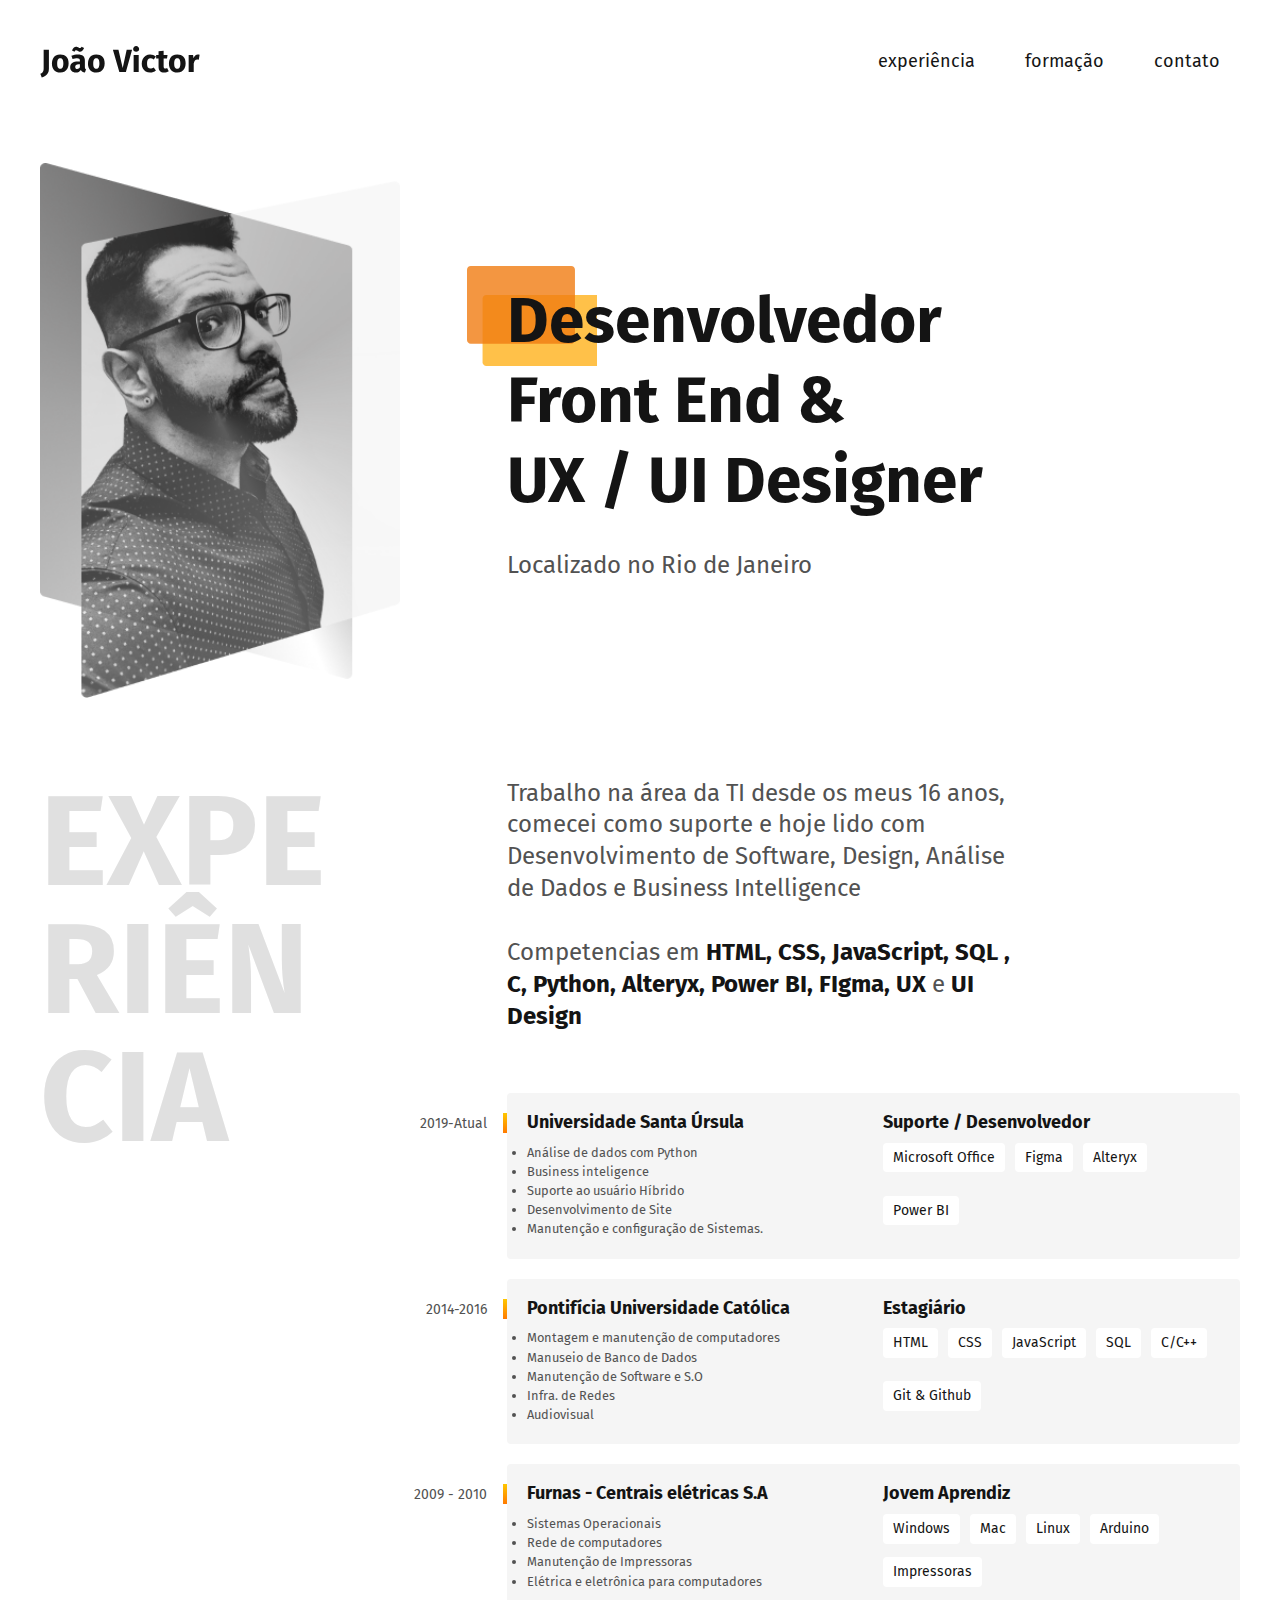
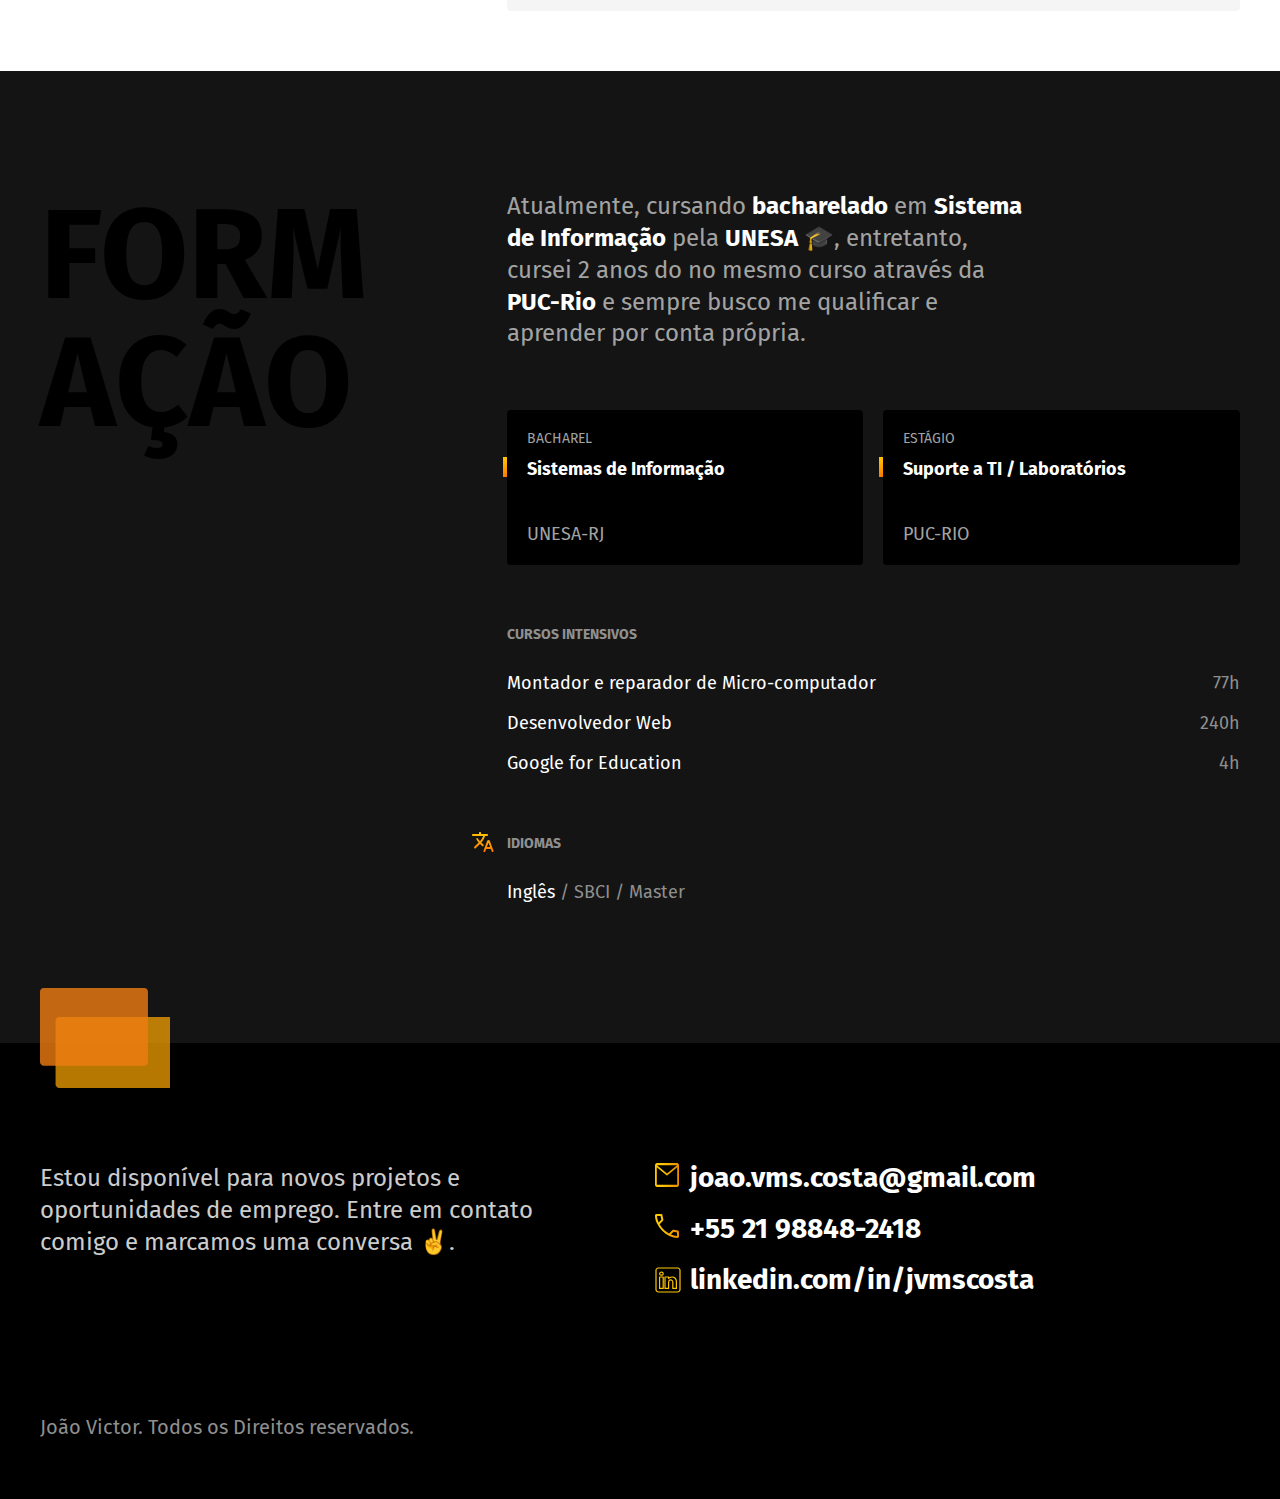
==== index.html @ 21ca29b9 "- just updates infomation" ====
<!DOCTYPE html>
<html lang="en">
  <head>
    <meta charset="UTF-8" />
    <title>My Portfolio</title>
    <link rel="stylesheet" href="./css/style.css" />
    <link rel="icon" href="./favicon.svg" type="image/svg+xml">
    <link rel="preconnect" href="https://fonts.googleapis.com">
    <link rel="preconnect" href="https://fonts.gstatic.com" crossorigin>
    <link href="https://fonts.googleapis.com/css2?family=Fira+Sans:wght@400;700&display=swap" rel="stylesheet">
    <script src="./JS/javascript.js"></script>
    <meta
      name="description"
      content="Desenvolvedor Front End e UX/UI Designer Localizado no Rio de Janeiro" />
    <!--informa a descrição do site.-->
    <meta name="viewport" content="width=device-width, initial-scale=1.0" />
  </head>
  <body>
    <!-- CABEÇALHO -->
    <header class="header">
      <!--Defina o tamanho da imagem, no caso dos SVGs utilize o tamanho passado por ele nos valores de código. -->
      <img src="./img/marca.svg" alt="Logo" width="160" height="72" />

      <nav>
        <ul class="header-menu">
          <li><a href="#experiencia">experiência</a></li>
          <li><a href="#formacao">formação</a></li>
          <li><a href="#contato">contato</a></li>
        </ul>
      </nav>
    </header>

    <!-- INTRODUCAO -->
    <main class="introducao">
      <!-- Para otimizar as imagens no site, sempre defina um width e um height
      da imagem, utilizando os valores divido por 2, isto permite o algoritmo
      carregar a imagem juntamente ao código.-->
      <img src="./img/perfil.png" alt="Foto perfil" width="360" height="520" />
      <div>
        <h1>
          Desenvolvedor <br />
          Front End & <br />
          UX / UI Designer
        </h1>
        <p>Localizado no Rio de Janeiro</p>
      </div>
    </main>

    <section class="experiencia" id="experiencia" aria-label="Experiência">
      <!--BLOCO LADO ESQUERDO EXPERIENCIA-->
      <h2 class="subtitulo">Experiência</h2>
      <div>
        <p class="experiencia-texto">
          Trabalho na área da TI desde os meus 16 anos, comecei como suporte e hoje lido com Desenvolvimento de Software, 
          Design, Análise de Dados e Business Intelligence
          <br /><br />
          Competencias em <strong>HTML, CSS, JavaScript, SQL , C, Python, Alteryx, Power BI, FIgma, UX</strong> e <strong>UI Design</strong>
        </p>

        <!--EXPERIENCIA 1-->
        <div class="empresa">
          <span class="empresa-ano">2019-Atual</span>
          <h3 class="empresa-titulo">Universidade Santa Úrsula</h3>
          <span class="empresa-subtitulo">Suporte / Desenvolvedor</span>
          <ul class="empresa-texto">
            <li>Análise de dados com Python</li>
            <li>Business inteligence</li>
            <li>Suporte ao usuário Híbrido</li>
            <li>Desenvolvimento de Site</li>
            <li>Manutenção e configuração de Sistemas.</li>
          </ul>
          <ul class="empresa-habilidades">
            <li>Microsoft Office</li>
            <li>Figma</li>
            <li>Alteryx</li>
            <li>Power BI</li>
          </ul>
        </div>
        <!--EXPERIENCIA 2-->
        <div class="empresa">
          <span class="empresa-ano">2014-2016</span>
          <h3 class="empresa-titulo">Pontifícia Universidade Católica</h3>
          <span class="empresa-subtitulo">Estagiário</span>
          <ul class="empresa-texto">
            <li>Montagem e manutenção de computadores</li>
            <li>Manuseio de Banco de Dados</li>
            <li>Manutenção de Software e S.O</li>
            <li>Infra. de Redes</li>
            <li>Audiovisual</li>
          </ul>
          <ul class="empresa-habilidades">
            <li>HTML</li>
            <li>CSS</li>
            <li>JavaScript</li>
            <li>SQL</li>
            <li>C/C++</li>
            <li>Git & Github</li>
          </ul>
        </div>

        <!--EXPERIENCIA 3-->
        <div class="empresa">
          <span class="empresa-ano">2009 - 2010</span>
          <h3 class="empresa-titulo">Furnas - Centrais elétricas S.A</h3>
          <span class="empresa-subtitulo">Jovem Aprendiz</span>
          <ul class="empresa-texto">
            <li>Sistemas Operacionais</li>
            <li>Rede de computadores</li>
            <li>Manutenção de Impressoras</li>
            <li>Elétrica e eletrônica para computadores</li>
          </ul>
          <ul class="empresa-habilidades">
            <li>Windows</li>
            <li>Mac</li>
            <li>Linux</li>
            <li>Arduino</li>
            <li>Impressoras</li>
          </ul>
        </div>
      </div>
    </section>

    <section class="formacao" id="formacao" aria-label="Formação">
      <div class="formacao-container">
        <h2 class="subtitulo">Formação</h2>

        <div>
          <p class="formacao-texto">
            Atualmente, cursando <strong>bacharelado</strong> em
            <strong>Sistema de Informação</strong> pela <strong>UNESA</strong> 🎓,
            entretanto, cursei 2 anos do no mesmo curso através da <strong>PUC-Rio</strong> e 
            sempre busco me qualificar e aprender por conta própria.
          </p>

          <ul class="faculdade-lista">
            <li class="faculdade">
              <span class="faculdade-tipo">Bacharel</span>
              <h3 class="faculdade-curso">Sistemas de Informação</h3>
              <span class="faculdade-instituicao">UNESA-RJ</span>
            </li>
            <li class="faculdade">
              <span class="faculdade-tipo">Estágio</span>
              <h3 class="faculdade-curso">Suporte a TI / Laboratórios</h3>
              <span class="faculdade-instituicao">PUC-RIO</span>
            </li>
          </ul>

          <div class="formacao-extra">
            <div class="cursos">
              <h3>Cursos Intensivos</h3>
              <ul>
                <li>
                  Montador e reparador de Micro-computador<span>77h</span>
                </li>
                <li>Desenvolvedor Web <span>240h</span></li>
                <li>Google for Education <span>4h</span></li>
              </ul>
            </div>

            <div class="idiomas">
              <h3>Idiomas</h3>
              <ul>
                <li>Inglês <span>/ SBCI / Master</span></li>
              </ul>
            </div>
          </div>
        </div>
      </div>
    </section>

    <footer class="footer" id="contato">
      <div class="footer-container">
        <p class="footer-texto">
          Estou disponível para novos projetos e oportunidades de emprego. Entre em contato
          comigo e marcamos uma conversa ✌.
        </p>
        <ul class="footer-contato">
          <li class="contato-email">joao.vms.costa@gmail.com</li>
          <li class="contato-tel">+55 21 98848-2418</li>
          <li class="contato-social"><a href="/">linkedin.com/in/jvmscosta <a></li>
        </ul>
        <p class="footer-copy">João Victor. Todos os Direitos reservados.</p>
      </div>
    </footer>
  </body>
</html>
---- css/style.css ----
@import "./global.css";
@import "./header.css";
@import "./introducao.css";
@import "./experiencia.css";
@import "./formacao.css";
@import "./footer.css";
/*OBS: 
O @import é interessante para manter a organização, entretanto não é recomendado a forma acima quando o site vai para o ar, logo, vale a pena utilizar o pacote npm cleancss.
*
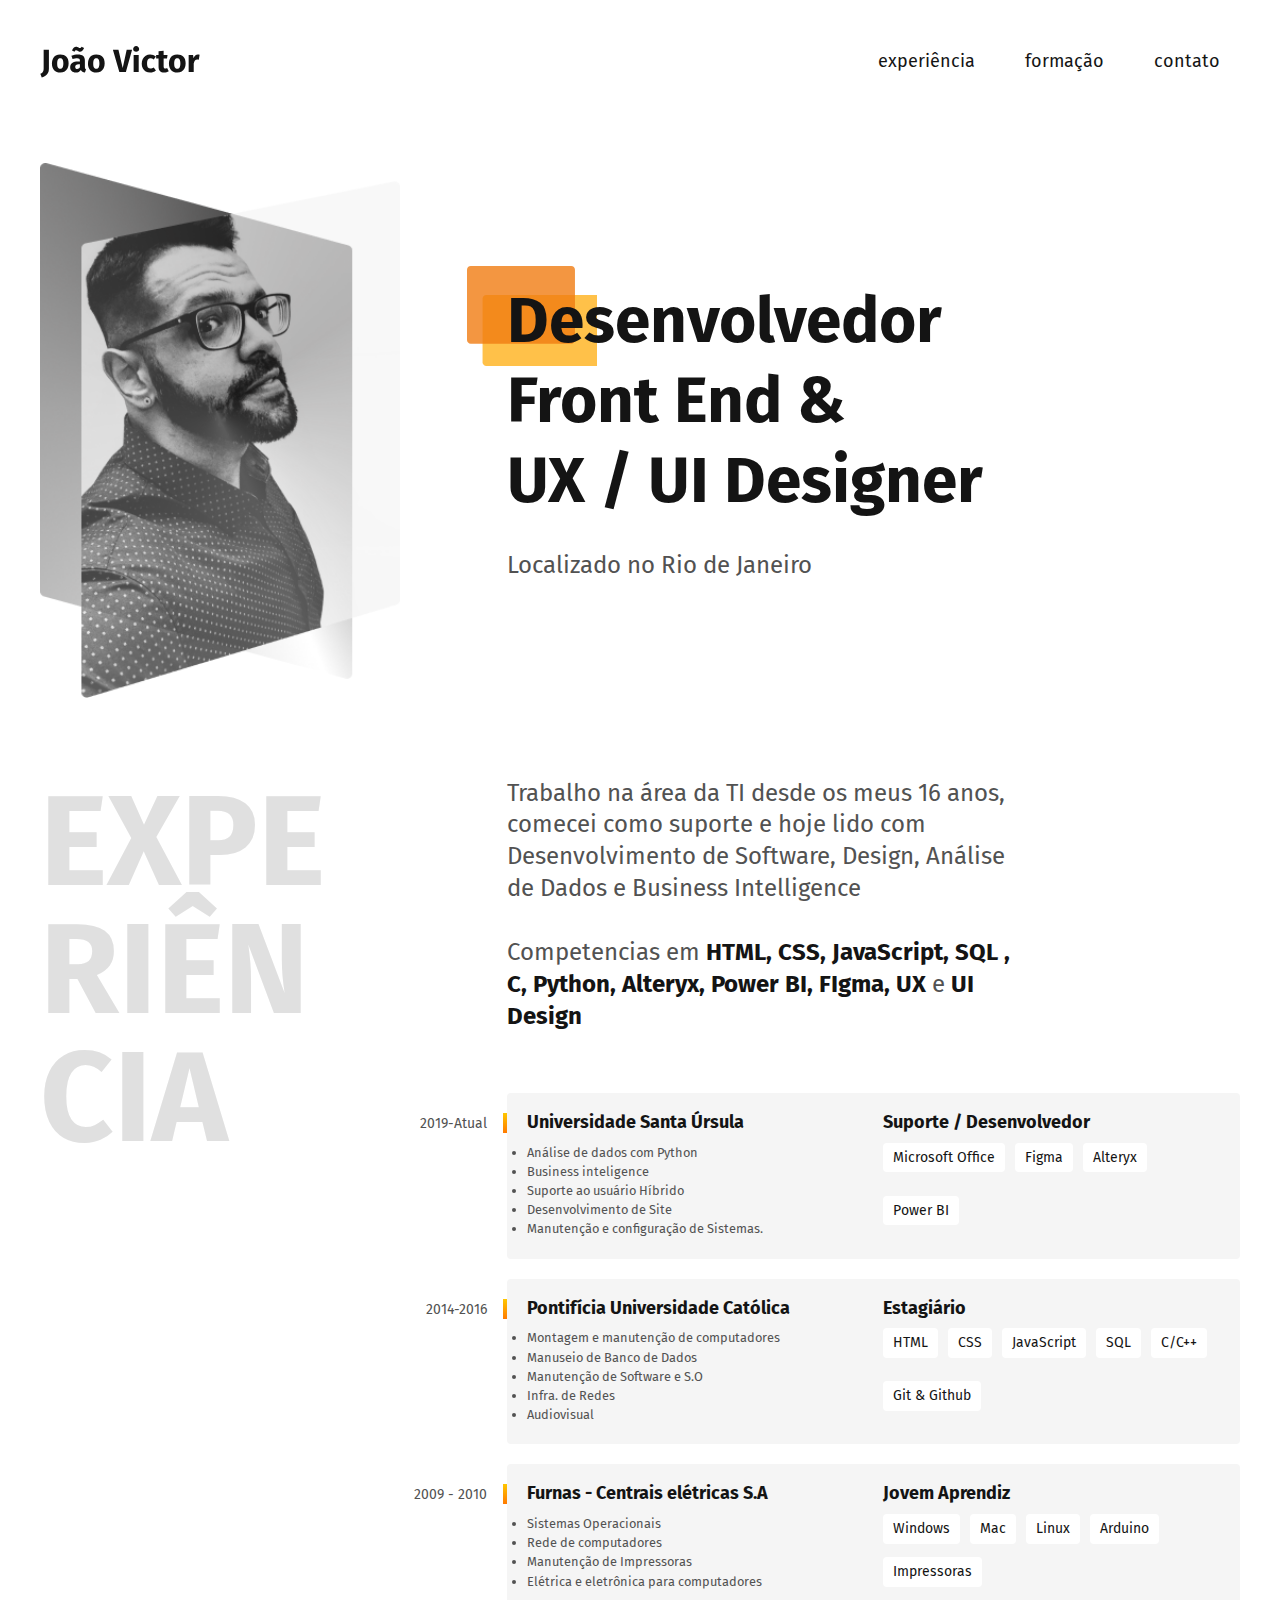
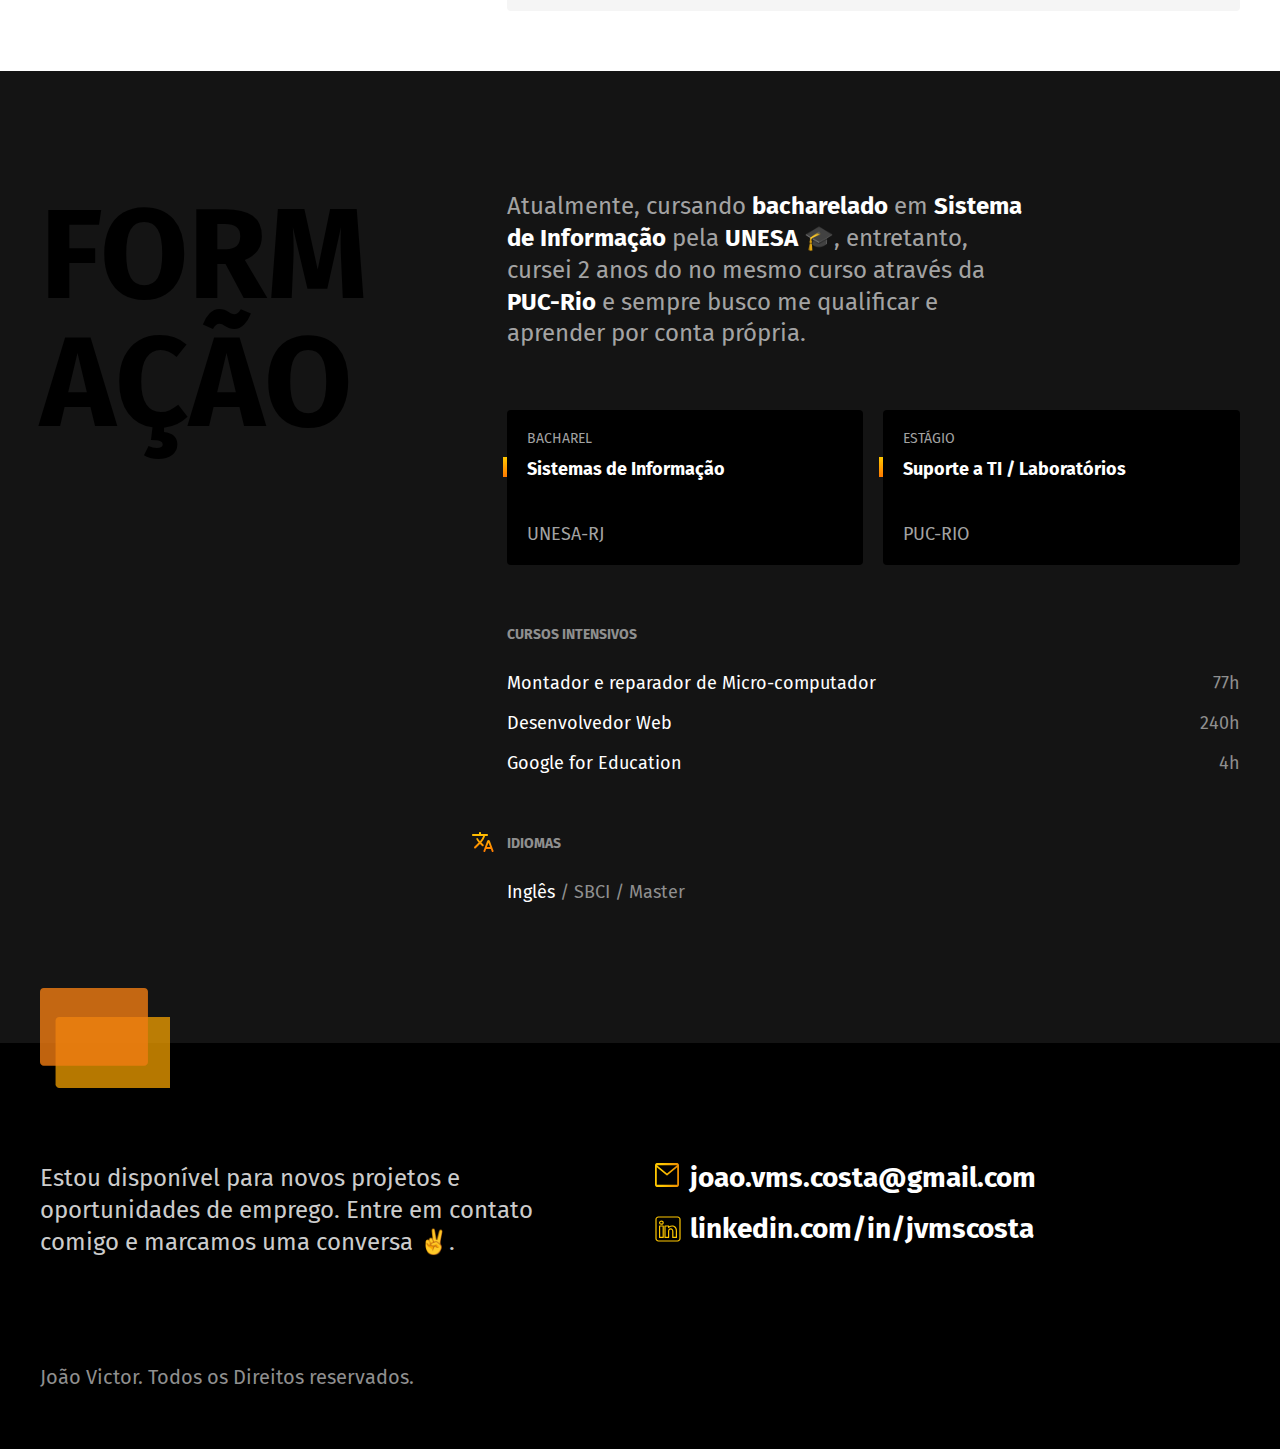
==== commit 63046015: "- phone number removed from main page" ====
--- a/index.html
+++ b/index.html
@@ -8,7 +8,7 @@
     <link rel="preconnect" href="https://fonts.googleapis.com">
     <link rel="preconnect" href="https://fonts.gstatic.com" crossorigin>
     <link href="https://fonts.googleapis.com/css2?family=Fira+Sans:wght@400;700&display=swap" rel="stylesheet">
-    <script src="./JS/javascript.js"></script>
+  
     <meta
       name="description"
       content="Desenvolvedor Front End e UX/UI Designer Localizado no Rio de Janeiro" />
@@ -25,7 +25,7 @@
         <ul class="header-menu">
           <li><a href="#experiencia">experiência</a></li>
           <li><a href="#formacao">formação</a></li>
-          <li><a href="#contato">contato</a></li>
+          <li><a href="www.google.com">contato</a></li>
         </ul>
       </nav>
     </header>
@@ -176,8 +176,7 @@
         </p>
         <ul class="footer-contato">
           <li class="contato-email">joao.vms.costa@gmail.com</li>
-          <li class="contato-tel">+55 21 98848-2418</li>
-          <li class="contato-social"><a href="/">linkedin.com/in/jvmscosta <a></li>
+          <li class="contato-social"><a href="https://www.linkedin.com/in/jvmscosta/" target="_blank">linkedin.com/in/jvmscosta<a></li>
         </ul>
         <p class="footer-copy">João Victor. Todos os Direitos reservados.</p>
       </div>
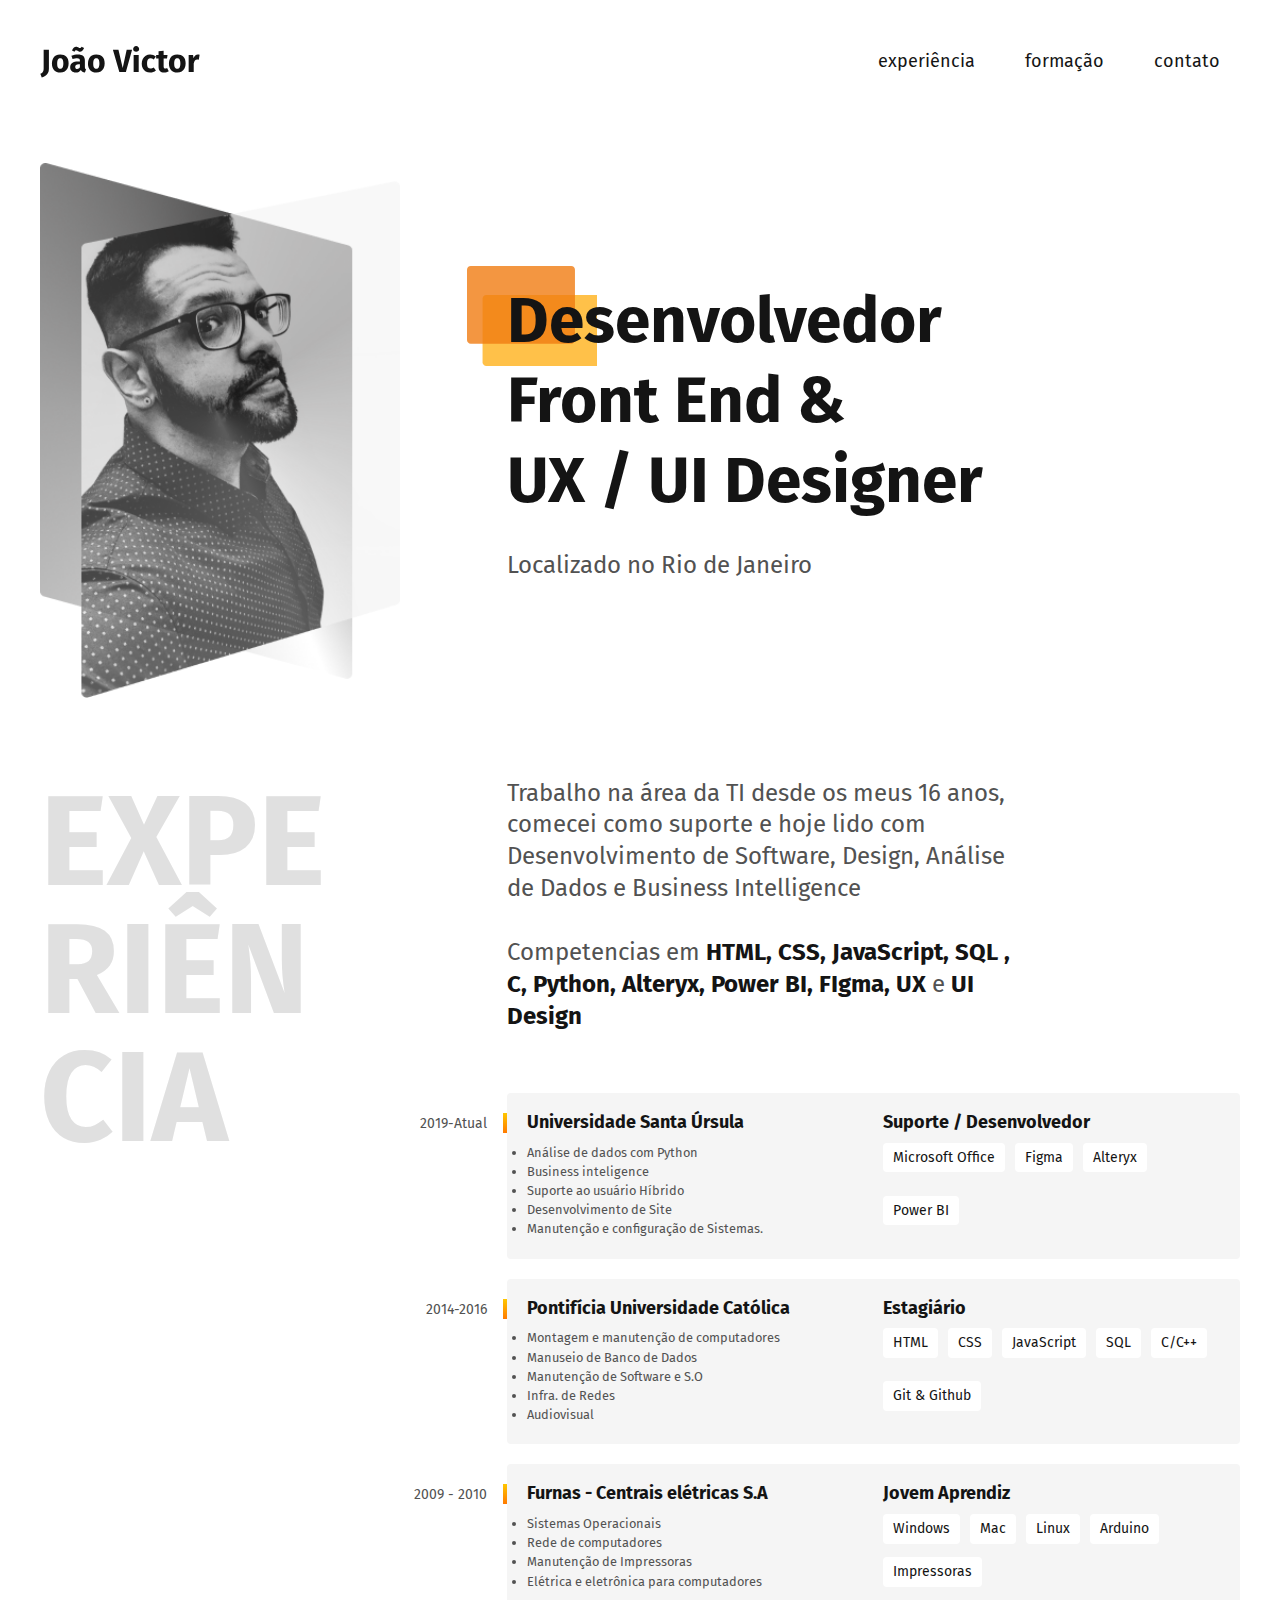
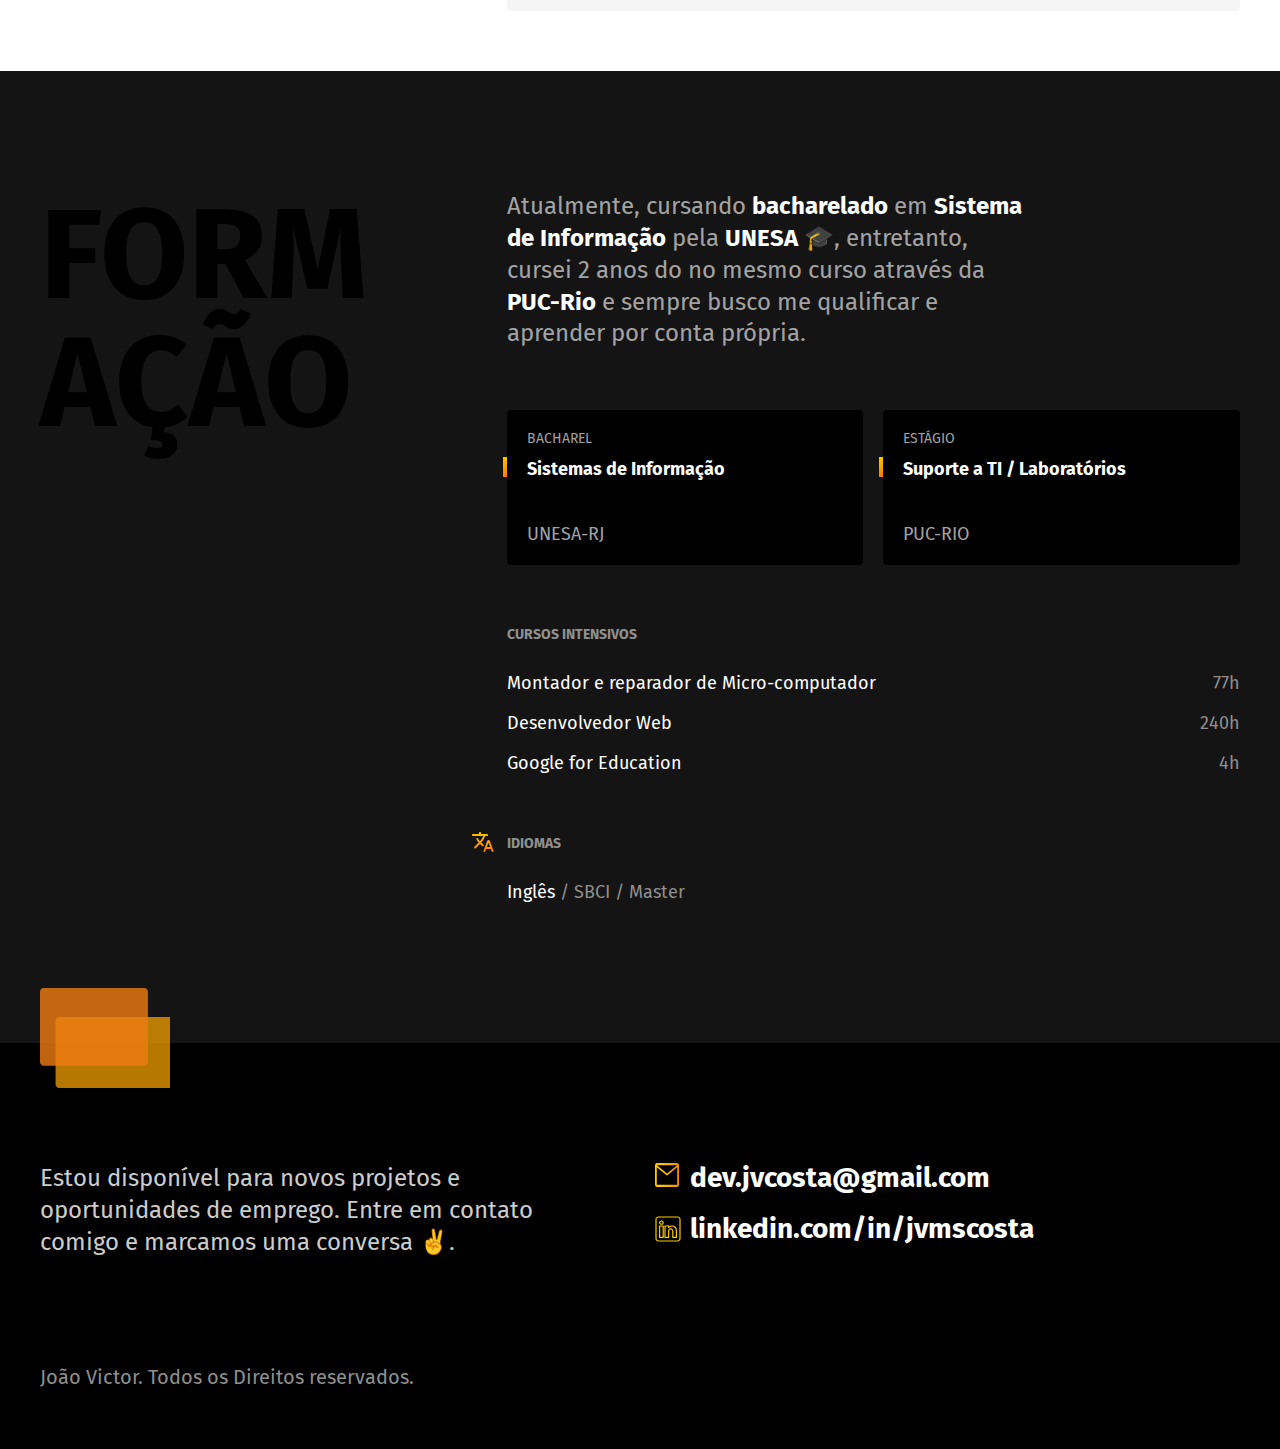
==== commit dc32f244: "- fix contato section, change e-mail adress" ====
--- a/index.html
+++ b/index.html
@@ -25,7 +25,7 @@
         <ul class="header-menu">
           <li><a href="#experiencia">experiência</a></li>
           <li><a href="#formacao">formação</a></li>
-          <li><a href="www.google.com">contato</a></li>
+          <li><a href="#contato">contato</a></li>
         </ul>
       </nav>
     </header>
@@ -175,7 +175,7 @@
           comigo e marcamos uma conversa ✌.
         </p>
         <ul class="footer-contato">
-          <li class="contato-email">joao.vms.costa@gmail.com</li>
+          <li class="contato-email">dev.jvcosta@gmail.com</li>
           <li class="contato-social"><a href="https://www.linkedin.com/in/jvmscosta/" target="_blank">linkedin.com/in/jvmscosta<a></li>
         </ul>
         <p class="footer-copy">João Victor. Todos os Direitos reservados.</p>
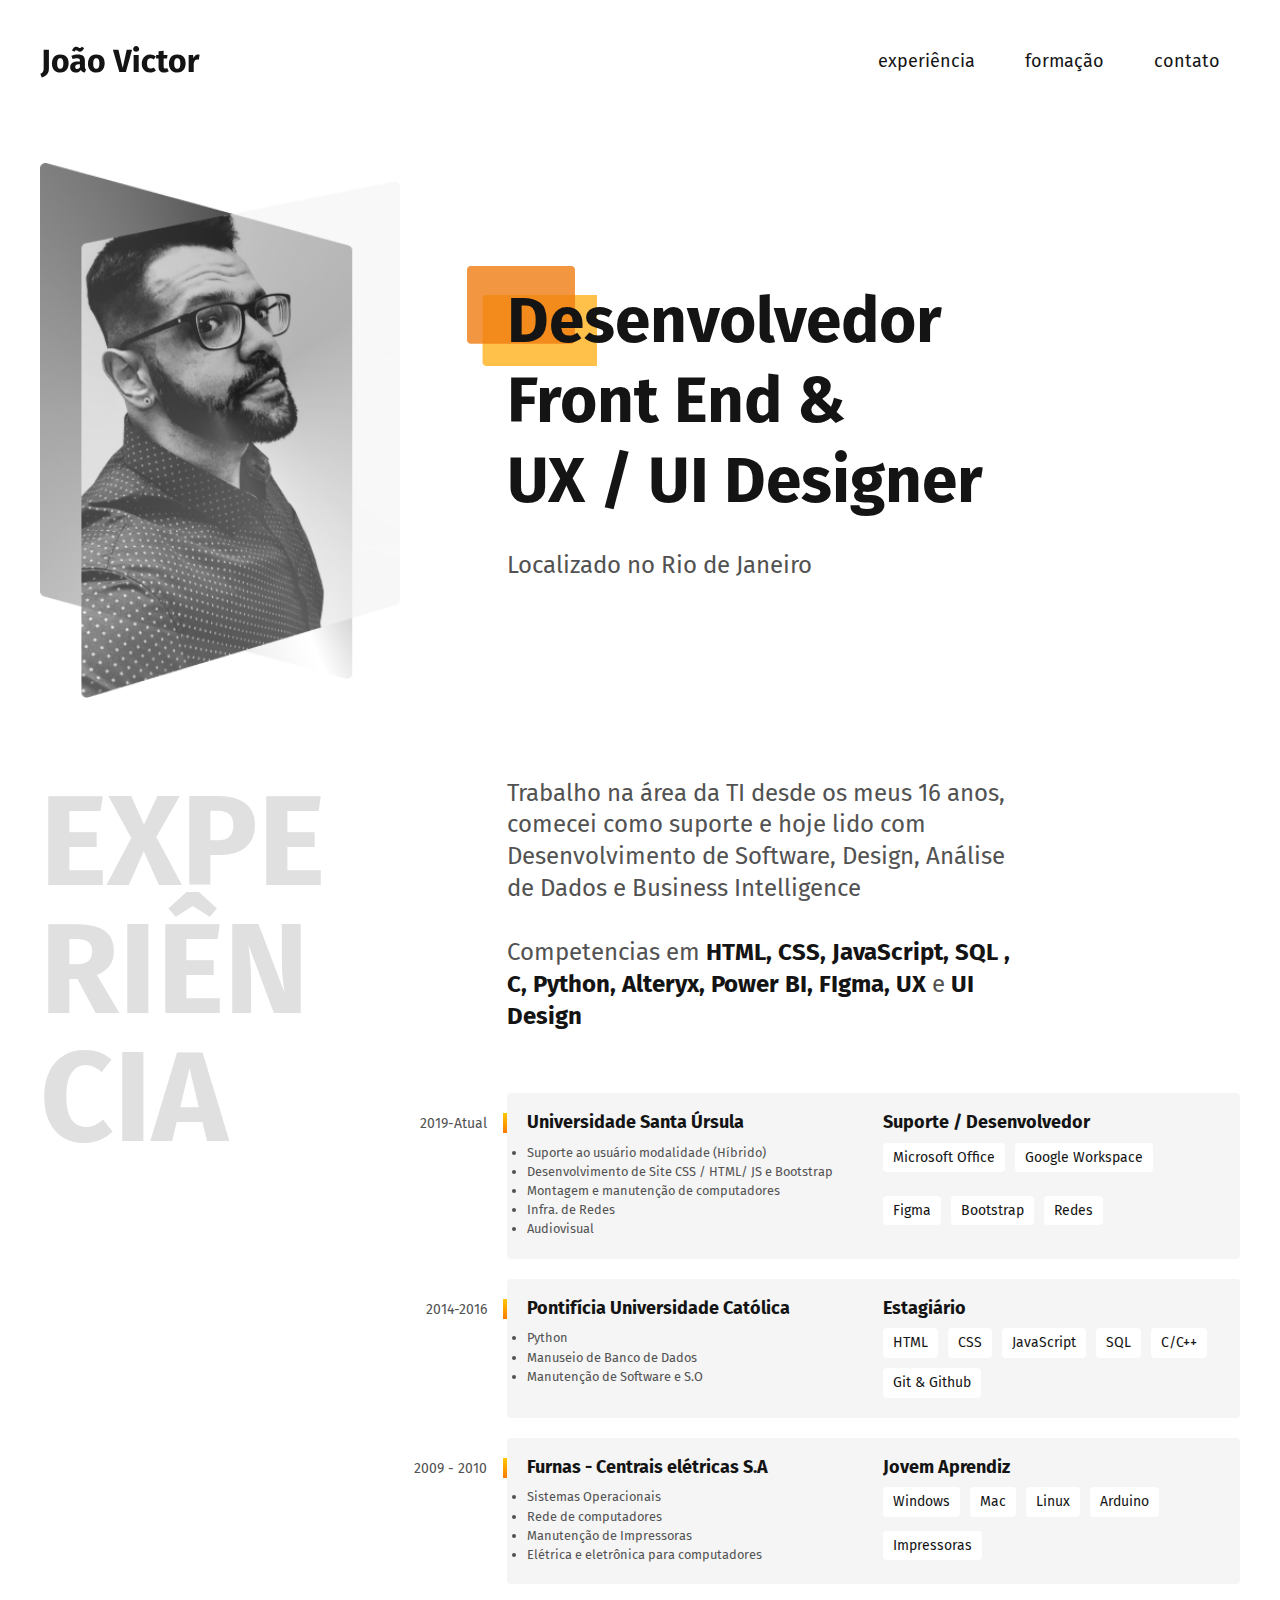
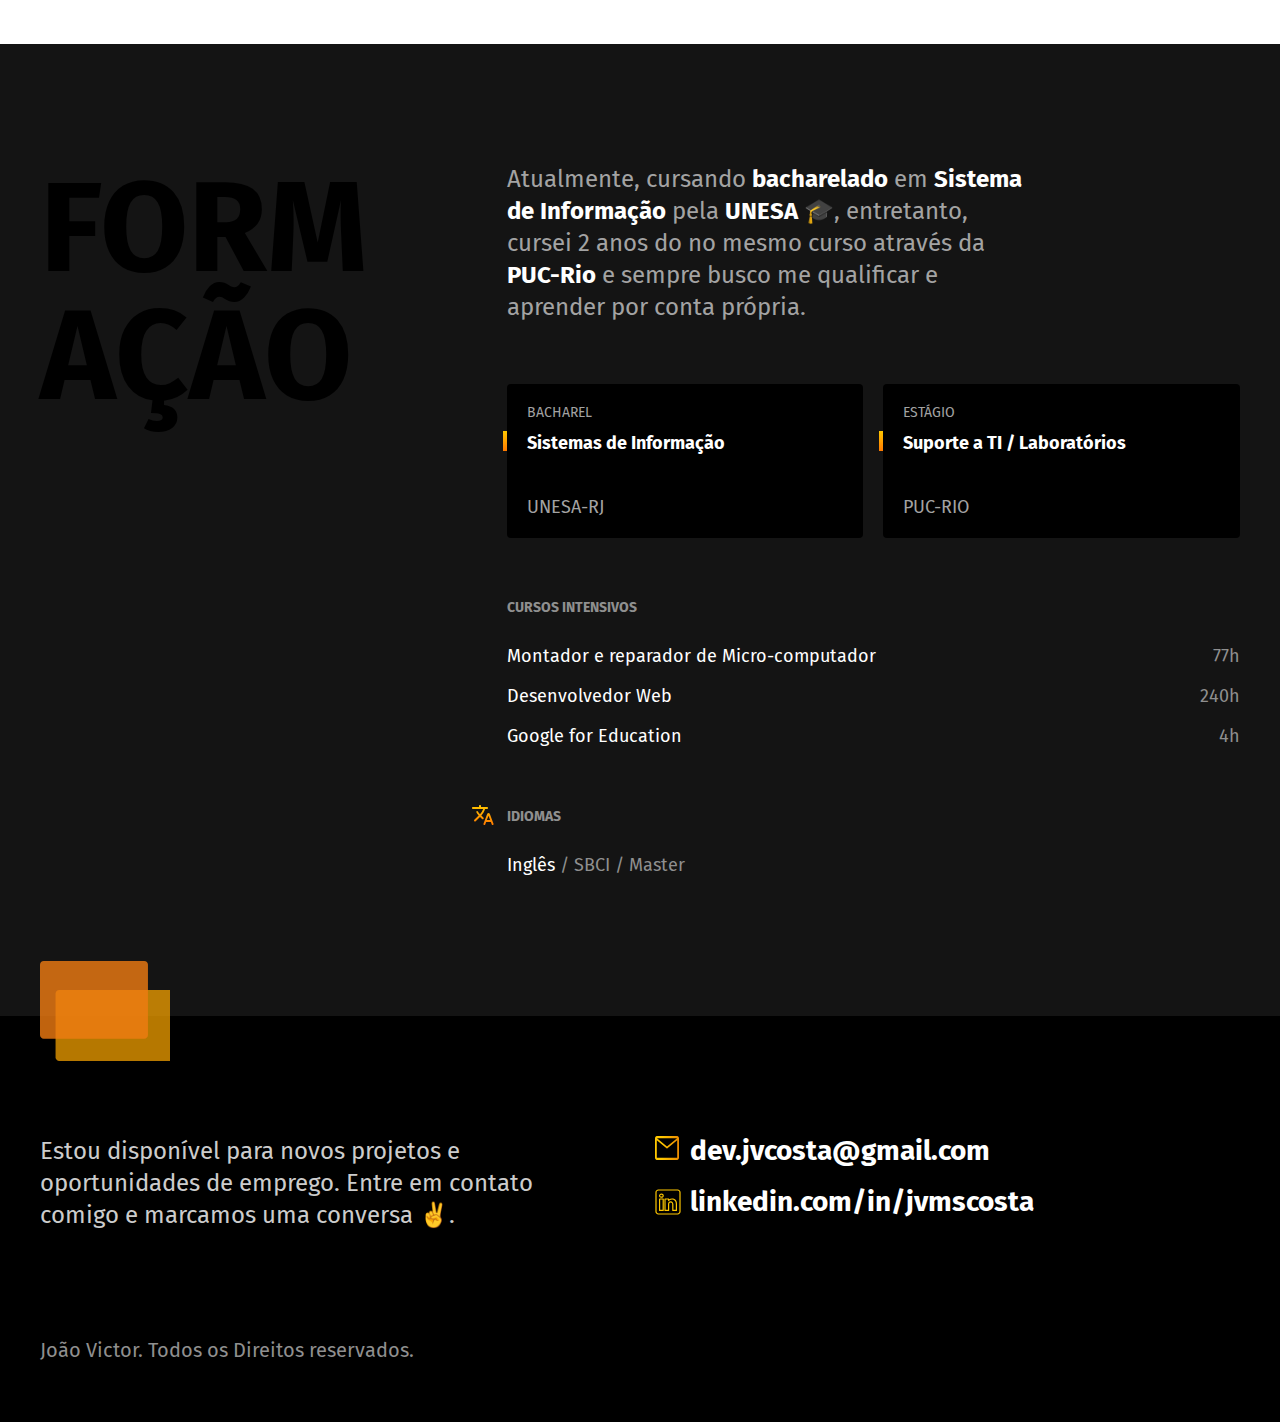
==== commit b5fa8113: "update: aplied scale e transition" ====
--- a/index.html
+++ b/index.html
@@ -1,5 +1,5 @@
 <!DOCTYPE html>
-<html lang="en">
+<html lang="pt-br">
   <head>
     <meta charset="UTF-8" />
     <title>My Portfolio</title>
@@ -8,7 +8,7 @@
     <link rel="preconnect" href="https://fonts.googleapis.com">
     <link rel="preconnect" href="https://fonts.gstatic.com" crossorigin>
     <link href="https://fonts.googleapis.com/css2?family=Fira+Sans:wght@400;700&display=swap" rel="stylesheet">
-  
+    <link href="https://cdn.jsdelivr.net/npm/bootstrap@5.3.1/dist/css/bootstrap.min.css" rel="stylesheet" integrity="sha384-4bw+/aepP/YC94hEpVNVgiZdgIC5+VKNBQNGCHeKRQN+PtmoHDEXuppvnDJzQIu9" crossorigin="anonymous">
     <meta
       name="description"
       content="Desenvolvedor Front End e UX/UI Designer Localizado no Rio de Janeiro" />
@@ -21,7 +21,7 @@
       <!--Defina o tamanho da imagem, no caso dos SVGs utilize o tamanho passado por ele nos valores de código. -->
       <img src="./img/marca.svg" alt="Logo" width="160" height="72" />
 
-      <nav>
+      <nav class="header-nav">
         <ul class="header-menu">
           <li><a href="#experiencia">experiência</a></li>
           <li><a href="#formacao">formação</a></li>
@@ -63,17 +63,18 @@
           <h3 class="empresa-titulo">Universidade Santa Úrsula</h3>
           <span class="empresa-subtitulo">Suporte / Desenvolvedor</span>
           <ul class="empresa-texto">
-            <li>Análise de dados com Python</li>
-            <li>Business inteligence</li>
-            <li>Suporte ao usuário Híbrido</li>
-            <li>Desenvolvimento de Site</li>
-            <li>Manutenção e configuração de Sistemas.</li>
+            <li>Suporte ao usuário modalidade (Híbrido)</li>
+            <li>Desenvolvimento de Site CSS / HTML/ JS e Bootstrap</li>
+            <li>Montagem e manutenção de computadores</li>
+            <li>Infra. de Redes</li>
+            <li>Audiovisual</li>
           </ul>
           <ul class="empresa-habilidades">
             <li>Microsoft Office</li>
+            <li>Google Workspace</li>
             <li>Figma</li>
-            <li>Alteryx</li>
-            <li>Power BI</li>
+            <li>Bootstrap</li>
+            <li>Redes</li>
           </ul>
         </div>
         <!--EXPERIENCIA 2-->
@@ -82,11 +83,9 @@
           <h3 class="empresa-titulo">Pontifícia Universidade Católica</h3>
           <span class="empresa-subtitulo">Estagiário</span>
           <ul class="empresa-texto">
-            <li>Montagem e manutenção de computadores</li>
+            <li>Python</li>
             <li>Manuseio de Banco de Dados</li>
             <li>Manutenção de Software e S.O</li>
-            <li>Infra. de Redes</li>
-            <li>Audiovisual</li>
           </ul>
           <ul class="empresa-habilidades">
             <li>HTML</li>
@@ -181,5 +180,8 @@
         <p class="footer-copy">João Victor. Todos os Direitos reservados.</p>
       </div>
     </footer>
+
+    <!--SCRIPTS-->
+    <script src="https://cdn.jsdelivr.net/npm/bootstrap@5.3.1/dist/js/bootstrap.bundle.min.js" integrity="sha384-HwwvtgBNo3bZJJLYd8oVXjrBZt8cqVSpeBNS5n7C8IVInixGAoxmnlMuBnhbgrkm" crossorigin="anonymous"></script>
   </body>
 </html>
